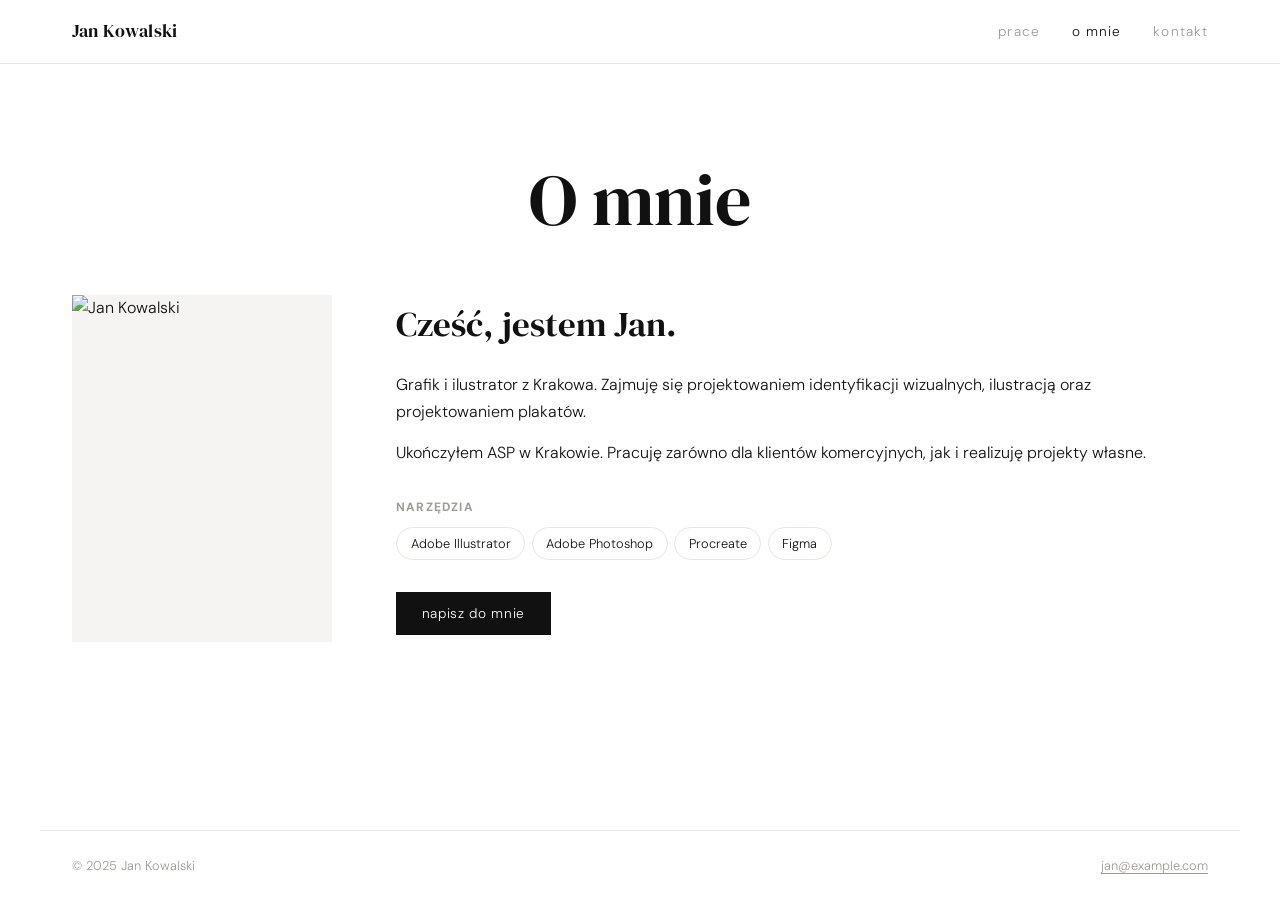
==== about.html @ 32c3371e "Start Init" ====
<!DOCTYPE html>
<html lang="pl">
<head>
  <meta charset="UTF-8" />
  <meta name="viewport" content="width=device-width, initial-scale=1.0" />
  <title>O mnie — Portfolio</title>
  <link rel="stylesheet" href="css/style.css" />
  <link rel="preconnect" href="https://fonts.googleapis.com" />
  <link href="https://fonts.googleapis.com/css2?family=DM+Serif+Display:ital@0;1&family=DM+Sans:wght@300;400;500&display=swap" rel="stylesheet" />
</head>
<body>

  <header>
    <nav>
      <span class="nav-logo">Jan Kowalski</span>
      <ul class="nav-links">
        <li><a href="index.html">prace</a></li>
        <li><a href="about.html" class="active">o mnie</a></li>
        <li><a href="contact.html">kontakt</a></li>
      </ul>
      <button class="nav-toggle" aria-label="menu">&#9776;</button>
    </nav>
  </header>

  <section class="hero hero--narrow">
    <h1>O mnie</h1>
  </section>

  <main class="about-layout">
    <div class="about-photo">
      <!-- Zamień src na swoje zdjęcie -->
      <img src="images/avatar.jpg" alt="Jan Kowalski" />
    </div>
    <div class="about-text">
      <h2>Cześć, jestem Jan.</h2>
      <p>Grafik i ilustrator z Krakowa. Zajmuję się projektowaniem identyfikacji wizualnych, ilustracją oraz projektowaniem plakatów.</p>
      <p>Ukończyłem ASP w Krakowie. Pracuję zarówno dla klientów komercyjnych, jak i realizuję projekty własne.</p>

      <h3>Narzędzia</h3>
      <ul class="skills-list">
        <li>Adobe Illustrator</li>
        <li>Adobe Photoshop</li>
        <li>Procreate</li>
        <li>Figma</li>
      </ul>

      <a href="contact.html" class="btn">napisz do mnie</a>
    </div>
  </main>

  <footer>
    <p>© 2025 Jan Kowalski</p>
    <p><a href="mailto:jan@example.com">jan@example.com</a></p>
  </footer>

  <script src="js/main.js"></script>
</body>
</html>
---- css/style.css ----
/* ===== RESET & BASE ===== */
*, *::before, *::after { box-sizing: border-box; margin: 0; padding: 0; }

:root {
  --white:   #ffffff;
  --black:   #111111;
  --gray-1:  #f5f4f2;
  --gray-2:  #e8e6e1;
  --gray-3:  #9e9b95;
  --accent:  #111111;
  --font-serif: 'DM Serif Display', Georgia, serif;
  --font-sans:  'DM Sans', system-ui, sans-serif;
  --max-w: 1200px;
  --nav-h: 64px;
  --gap: clamp(1rem, 2.5vw, 2rem);
}

html { scroll-behavior: smooth; }

body {
  font-family: var(--font-sans);
  font-weight: 300;
  color: var(--black);
  background: var(--white);
  line-height: 1.65;
  min-height: 100vh;
  display: flex;
  flex-direction: column;
}

img { display: block; max-width: 100%; }
a { color: inherit; text-decoration: underline; text-underline-offset: 3px; }
a:hover { opacity: .6; }
ul { list-style: none; }

/* ===== NAV ===== */
header {
  position: sticky;
  top: 0;
  z-index: 100;
  background: var(--white);
  border-bottom: 1px solid var(--gray-2);
  height: var(--nav-h);
}

nav {
  max-width: var(--max-w);
  margin: 0 auto;
  padding: 0 var(--gap);
  height: 100%;
  display: flex;
  align-items: center;
  justify-content: space-between;
  gap: 2rem;
}

.nav-logo {
  font-family: var(--font-serif);
  font-size: 1.1rem;
  letter-spacing: .01em;
  flex-shrink: 0;
}

.nav-links {
  display: flex;
  gap: 2rem;
}

.nav-links a {
  font-size: .85rem;
  letter-spacing: .08em;
  text-transform: lowercase;
  text-decoration: none;
  color: var(--gray-3);
  transition: color .2s;
}

.nav-links a:hover,
.nav-links a.active {
  color: var(--black);
  opacity: 1;
}

.nav-toggle {
  display: none;
  background: none;
  border: none;
  font-size: 1.3rem;
  cursor: pointer;
  color: var(--black);
}

/* ===== HERO ===== */
.hero {
  max-width: var(--max-w);
  margin: 0 auto;
  padding: clamp(3rem, 8vw, 6rem) var(--gap) clamp(2rem, 5vw, 3rem);
}

.hero h1 {
  font-family: var(--font-serif);
  font-size: clamp(2.4rem, 6vw, 4.5rem);
  font-weight: 400;
  line-height: 1.1;
  letter-spacing: -.01em;
}

.hero--narrow { padding-bottom: 1.5rem; }

.hero-sub {
  margin-top: .8rem;
  font-size: 1rem;
  color: var(--gray-3);
  max-width: 44ch;
}

/* ===== FILTERS ===== */
.filters {
  max-width: var(--max-w);
  margin: 0 auto 2rem;
  padding: 0 var(--gap);
  display: flex;
  gap: .5rem;
  flex-wrap: wrap;
}

.filter-btn {
  background: none;
  border: 1px solid var(--gray-2);
  border-radius: 999px;
  padding: .35rem .9rem;
  font-family: var(--font-sans);
  font-size: .8rem;
  letter-spacing: .06em;
  cursor: pointer;
  transition: background .15s, border-color .15s;
  color: var(--gray-3);
}

.filter-btn:hover { border-color: var(--black); color: var(--black); }
.filter-btn.active { background: var(--black); border-color: var(--black); color: var(--white); }

/* ===== GALLERY GRID ===== */
.grid {
  max-width: var(--max-w);
  margin: 0 auto;
  padding: 0 var(--gap) 4rem;
  display: grid;
  grid-template-columns: repeat(auto-fill, minmax(min(100%, 320px), 1fr));
  gap: var(--gap);
}

/* ===== CARD ===== */
.card {
  cursor: pointer;
  transition: opacity .2s;
}
.card:hover { opacity: .88; }
.card.hidden { display: none; }

.card-img-wrap {
  position: relative;
  overflow: hidden;
  aspect-ratio: 4/3;
  background: var(--gray-1);
}

.card-img-wrap img {
  width: 100%;
  height: 100%;
  object-fit: cover;
  transition: transform .45s ease;
}

.card:hover .card-img-wrap img { transform: scale(1.03); }

.card-overlay {
  position: absolute;
  inset: 0;
  background: rgba(17,17,17,.35);
  display: flex;
  align-items: flex-end;
  padding: 1rem;
  opacity: 0;
  transition: opacity .3s;
}

.card:hover .card-overlay { opacity: 1; }

.card-overlay span {
  font-size: .72rem;
  letter-spacing: .1em;
  text-transform: uppercase;
  color: var(--white);
}

.card-body {
  padding: .75rem 0 0;
}

.card-body h2 {
  font-family: var(--font-serif);
  font-size: 1.05rem;
  font-weight: 400;
}

.card-body p {
  font-size: .8rem;
  color: var(--gray-3);
  margin-top: .2rem;
}

/* ===== ABOUT PAGE ===== */
.about-layout {
  max-width: var(--max-w);
  margin: 2rem auto 4rem;
  padding: 0 var(--gap);
  display: grid;
  grid-template-columns: 260px 1fr;
  gap: 4rem;
  align-items: start;
}

.about-photo img {
  width: 100%;
  aspect-ratio: 3/4;
  object-fit: cover;
  background: var(--gray-1);
}

.about-text h2 {
  font-family: var(--font-serif);
  font-size: clamp(1.6rem, 3vw, 2.2rem);
  font-weight: 400;
  margin-bottom: 1.2rem;
}

.about-text h3 {
  font-size: .75rem;
  letter-spacing: .1em;
  text-transform: uppercase;
  color: var(--gray-3);
  margin: 2rem 0 .6rem;
}

.about-text p { margin-bottom: .9rem; }

.skills-list {
  display: flex;
  flex-wrap: wrap;
  gap: .4rem;
  margin-bottom: 2rem;
}

.skills-list li {
  border: 1px solid var(--gray-2);
  border-radius: 999px;
  padding: .3rem .85rem;
  font-size: .8rem;
}

.btn {
  display: inline-block;
  background: var(--black);
  color: var(--white);
  text-decoration: none;
  padding: .65rem 1.6rem;
  font-size: .85rem;
  letter-spacing: .05em;
  transition: opacity .2s;
}
.btn:hover { opacity: .7; }

/* ===== CONTACT PAGE ===== */
.contact-layout {
  max-width: var(--max-w);
  margin: 2rem auto 4rem;
  padding: 0 var(--gap);
}

.contact-info { max-width: 36ch; }
.contact-info p { margin-bottom: .5rem; }

.social-links {
  margin-top: 1.2rem;
  display: flex;
  flex-direction: column;
  gap: .4rem;
}

.social-links a {
  font-family: var(--font-serif);
  font-size: 1.4rem;
  font-weight: 400;
  text-decoration: none;
}

/* ===== FOOTER ===== */
footer {
  margin-top: auto;
  border-top: 1px solid var(--gray-2);
  padding: 1.5rem var(--gap);
  display: flex;
  justify-content: space-between;
  align-items: center;
  max-width: var(--max-w);
  margin: auto auto 0;
  width: 100%;
  font-size: .8rem;
  color: var(--gray-3);
}

footer a { color: var(--gray-3); }

/* ===== MOBILE ===== */
@media (max-width: 680px) {
  .nav-links { display: none; }
  .nav-links.open {
    display: flex;
    flex-direction: column;
    position: fixed;
    inset: var(--nav-h) 0 0;
    background: var(--white);
    align-items: center;
    justify-content: center;
    gap: 2.5rem;
    z-index: 99;
  }
  .nav-links.open a { font-size: 1.1rem; }
  .nav-toggle { display: block; }

  .about-layout { grid-template-columns: 1fr; gap: 2rem; }
  .about-photo img { aspect-ratio: 1; max-width: 220px; }
  footer { flex-direction: column; gap: .4rem; text-align: center; }
}
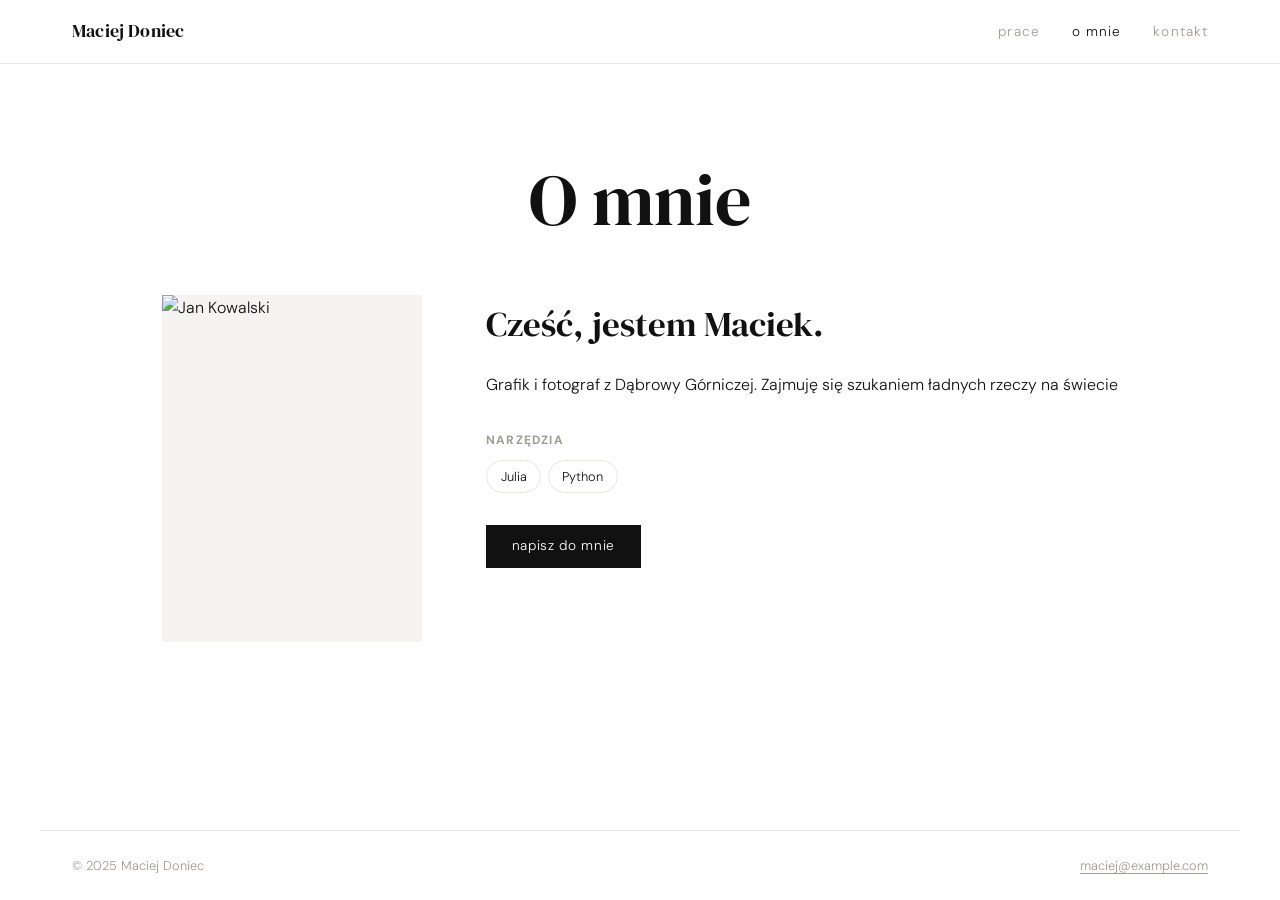
==== commit 6cbf1ee8: "Gird zmiana" ====
--- a/about.html
+++ b/about.html
@@ -12,7 +12,7 @@
 
   <header>
     <nav>
-      <span class="nav-logo">Jan Kowalski</span>
+      <span class="nav-logo">Maciej Doniec</span>
       <ul class="nav-links">
         <li><a href="index.html">prace</a></li>
         <li><a href="about.html" class="active">o mnie</a></li>
@@ -32,16 +32,16 @@
       <img src="images/avatar.jpg" alt="Jan Kowalski" />
     </div>
     <div class="about-text">
-      <h2>Cześć, jestem Jan.</h2>
-      <p>Grafik i ilustrator z Krakowa. Zajmuję się projektowaniem identyfikacji wizualnych, ilustracją oraz projektowaniem plakatów.</p>
-      <p>Ukończyłem ASP w Krakowie. Pracuję zarówno dla klientów komercyjnych, jak i realizuję projekty własne.</p>
+      <h2>Cześć, jestem Maciek.</h2>
+      <p>Grafik i fotograf z Dąbrowy Górniczej. Zajmuję się szukaniem ładnych rzeczy na świecie</p>
+      <!-- <p>Ukończyłem ASP w Krakowie. Pracuję zarówno dla klientów komercyjnych, jak i realizuję projekty własne.</p> -->
 
       <h3>Narzędzia</h3>
       <ul class="skills-list">
-        <li>Adobe Illustrator</li>
-        <li>Adobe Photoshop</li>
-        <li>Procreate</li>
-        <li>Figma</li>
+        <li>Julia</li>
+        <li>Python</li>
+          <!-- <li>Procreate</li>
+          <li>Figma</li> -->
       </ul>
 
       <a href="contact.html" class="btn">napisz do mnie</a>
@@ -49,8 +49,8 @@
   </main>
 
   <footer>
-    <p>© 2025 Jan Kowalski</p>
-    <p><a href="mailto:jan@example.com">jan@example.com</a></p>
+    <p>© 2025 Maciej Doniec</p>
+    <p><a href="mailto:maciej@example.com">maciej@example.com</a></p>
   </footer>
 
   <script src="js/main.js"></script>
--- a/css/style.css
+++ b/css/style.css
@@ -140,14 +140,36 @@
 .filter-btn:hover { border-color: var(--black); color: var(--black); }
 .filter-btn.active { background: var(--black); border-color: var(--black); color: var(--white); }
 
-/* ===== GALLERY GRID ===== */
+/* ===== GALLERY GRID — MASONRY ===== */
 .grid {
   max-width: var(--max-w);
   margin: 0 auto;
   padding: 0 var(--gap) 4rem;
-  display: grid;
-  grid-template-columns: repeat(auto-fill, minmax(min(100%, 320px), 1fr));
-  gap: var(--gap);
+  columns: 3;
+  column-gap: var(--gap);
+}
+
+.card {
+  break-inside: avoid;
+  margin-bottom: var(--gap);
+  cursor: pointer;
+  transition: opacity .2s;
+}
+.card:hover { opacity: .88; }
+.card.hidden { display: none; }
+
+/* usuń lub zastąp stary .card-img-wrap */
+.card-img-wrap {
+  position: relative;
+  overflow: hidden;
+  background: var(--gray-1);
+}
+
+.card-img-wrap img {
+  width: 100%;
+  height: auto;        /* ← kluczowa zmiana, brak obcinania */
+  display: block;
+  transition: transform .45s ease;
 }
 
 /* ===== CARD ===== */
@@ -326,6 +348,7 @@
     gap: 2.5rem;
     z-index: 99;
   }
+  .grid { columns: 2; }
   .nav-links.open a { font-size: 1.1rem; }
   .nav-toggle { display: block; }
 
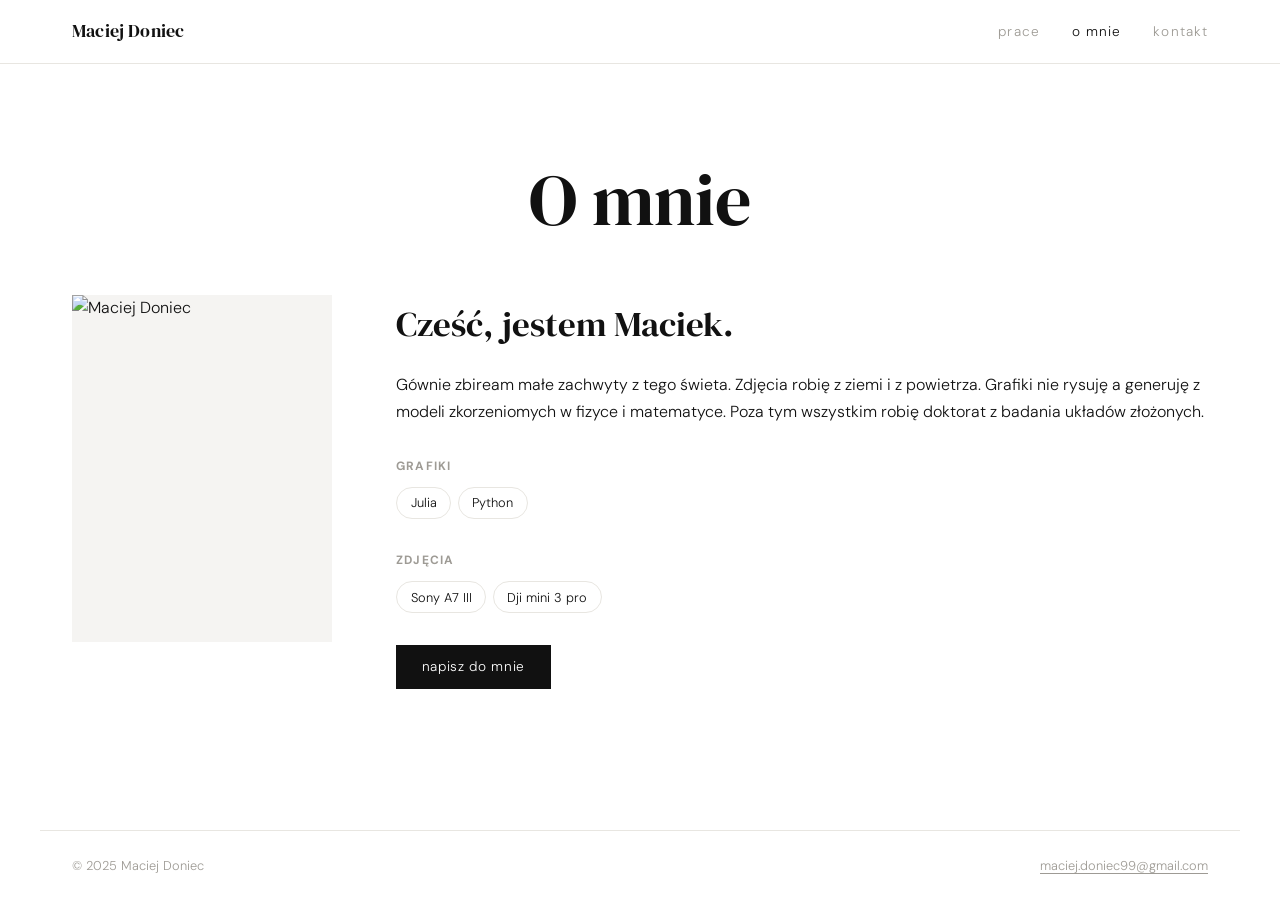
==== commit c4760f9e: "Dark mood" ====
--- a/about.html
+++ b/about.html
@@ -29,17 +29,27 @@
   <main class="about-layout">
     <div class="about-photo">
       <!-- Zamień src na swoje zdjęcie -->
-      <img src="images/avatar.jpg" alt="Jan Kowalski" />
+      <img src="images/avatar.jpg" alt="Maciej Doniec" />
     </div>
     <div class="about-text">
       <h2>Cześć, jestem Maciek.</h2>
-      <p>Grafik i fotograf z Dąbrowy Górniczej. Zajmuję się szukaniem ładnych rzeczy na świecie</p>
+      <p>Gównie zbiream małe zachwyty z tego świeta. Zdjęcia robię z ziemi i z powietrza.
+        Grafiki nie rysuję a generuję z modeli zkorzeniomych w fizyce i matematyce.
+        Poza tym wszystkim robię doktorat z badania układów złożonych.
+        <!-- Grafik i fotograf z Dąbrowy Górniczej. Zajmuję się szukaniem ładnych rzeczy na świecie</p> -->
       <!-- <p>Ukończyłem ASP w Krakowie. Pracuję zarówno dla klientów komercyjnych, jak i realizuję projekty własne.</p> -->
 
-      <h3>Narzędzia</h3>
+      <h3>Grafiki</h3>
       <ul class="skills-list">
         <li>Julia</li>
         <li>Python</li>
+          <!-- <li>Procreate</li>
+          <li>Figma</li> -->
+      </ul>
+      <h3>Zdjęcia</h3>
+      <ul class="skills-list">
+        <li>Sony A7 III</li>
+        <li>Dji mini 3 pro</li>
           <!-- <li>Procreate</li>
           <li>Figma</li> -->
       </ul>
@@ -50,7 +60,7 @@
 
   <footer>
     <p>© 2025 Maciej Doniec</p>
-    <p><a href="mailto:maciej@example.com">maciej@example.com</a></p>
+    <p><a href="mailto:maciej.doniec99@gmail.com">maciej.doniec99@gmail.com</a></p>
   </footer>
 
   <script src="js/main.js"></script>
--- a/css/style.css
+++ b/css/style.css
@@ -7,7 +7,6 @@
   --gray-1:  #f5f4f2;
   --gray-2:  #e8e6e1;
   --gray-3:  #9e9b95;
-  --accent:  #111111;
   --font-serif: 'DM Serif Display', Georgia, serif;
   --font-sans:  'DM Sans', system-ui, sans-serif;
   --max-w: 1200px;
@@ -34,6 +33,25 @@
 ul { list-style: none; }
 
 /* ===== NAV ===== */
+
+.dark-toggle {
+  background: none;
+  border: 1px solid var(--gray-2);
+  border-radius: 999px;
+  padding: .35rem .9rem;
+  font-family: var(--font-sans);
+  font-size: .8rem;
+  letter-spacing: .08em;
+  text-transform: lowercase;
+  cursor: pointer;
+  color: var(--gray-3);
+  transition: border-color .2s, color .2s;
+}
+
+.dark-toggle:hover {
+  border-color: var(--black);
+  color: var(--black);
+}
 header {
   position: sticky;
   top: 0;
@@ -51,20 +69,15 @@
   display: flex;
   align-items: center;
   justify-content: space-between;
-  gap: 2rem;
 }
 
 .nav-logo {
   font-family: var(--font-serif);
   font-size: 1.1rem;
   letter-spacing: .01em;
-  flex-shrink: 0;
-}
-
-.nav-links {
-  display: flex;
-  gap: 2rem;
-}
+}
+
+.nav-links { display: flex; gap: 2rem; }
 
 .nav-links a {
   font-size: .85rem;
@@ -76,10 +89,7 @@
 }
 
 .nav-links a:hover,
-.nav-links a.active {
-  color: var(--black);
-  opacity: 1;
-}
+.nav-links a.active { color: var(--black); opacity: 1; }
 
 .nav-toggle {
   display: none;
@@ -140,36 +150,39 @@
 .filter-btn:hover { border-color: var(--black); color: var(--black); }
 .filter-btn.active { background: var(--black); border-color: var(--black); color: var(--white); }
 
-/* ===== GALLERY GRID — MASONRY ===== */
+
+/* ===== DARK MODE ===== */
+body.dark {
+  --white: #111111;
+  --black: #ffffff;
+  --gray-1: #1a1a1a;
+  --gray-2: #2a2a2a;
+  --gray-3: #666666;
+}
+
+body.dark .card-img-wrap img {
+  filter: invert(1);
+}
+
+body.dark .lightbox-img {
+  filter: invert(1);
+}
+
+/* ===== GRID — 3 niezależne kolumny ===== */
 .grid {
   max-width: var(--max-w);
   margin: 0 auto;
   padding: 0 var(--gap) 4rem;
-  columns: 3;
-  column-gap: var(--gap);
-}
-
-.card {
-  break-inside: avoid;
-  margin-bottom: var(--gap);
-  cursor: pointer;
-  transition: opacity .2s;
-}
-.card:hover { opacity: .88; }
-.card.hidden { display: none; }
-
-/* usuń lub zastąp stary .card-img-wrap */
-.card-img-wrap {
-  position: relative;
-  overflow: hidden;
-  background: var(--gray-1);
-}
-
-.card-img-wrap img {
-  width: 100%;
-  height: auto;        /* ← kluczowa zmiana, brak obcinania */
-  display: block;
-  transition: transform .45s ease;
+  display: grid;
+  grid-template-columns: repeat(3, 1fr);
+  gap: var(--gap);
+}
+
+/* każda kolumna to osobny flex container — karty układają się niezależnie */
+.col {
+  display: flex;
+  flex-direction: column;
+  gap: var(--gap);
 }
 
 /* ===== CARD ===== */
@@ -177,60 +190,102 @@
   cursor: pointer;
   transition: opacity .2s;
 }
-.card:hover { opacity: .88; }
-.card.hidden { display: none; }
-
+
+.card:hover { opacity: .95; }
+
+/* ===== CARD IMAGE WRAP ===== */
 .card-img-wrap {
   position: relative;
   overflow: hidden;
-  aspect-ratio: 4/3;
-  background: var(--gray-1);
+  background: var(--white);
+  padding: 8px;
 }
 
 .card-img-wrap img {
   width: 100%;
-  height: 100%;
-  object-fit: cover;
+  height: auto;
+  display: block;
   transition: transform .45s ease;
 }
 
-.card:hover .card-img-wrap img { transform: scale(1.03); }
-
+.card:hover img { transform: scale(1.03); }
+
+/* ===== OVERLAY ===== */
 .card-overlay {
   position: absolute;
-  inset: 0;
-  background: rgba(17,17,17,.35);
+  inset: 8px;
+  background: rgba(17, 17, 17, .75);
   display: flex;
   align-items: flex-end;
   padding: 1rem;
   opacity: 0;
-  transition: opacity .3s;
+  transition: opacity .3s ease;
 }
 
 .card:hover .card-overlay { opacity: 1; }
 
-.card-overlay span {
+.overlay-content { color: var(--white); }
+
+.overlay-content span {
   font-size: .72rem;
   letter-spacing: .1em;
   text-transform: uppercase;
-  color: var(--white);
-}
-
-.card-body {
-  padding: .75rem 0 0;
-}
-
-.card-body h2 {
+}
+
+.overlay-content h2 {
   font-family: var(--font-serif);
-  font-size: 1.05rem;
+  font-size: 1.2rem;
   font-weight: 400;
-}
-
-.card-body p {
-  font-size: .8rem;
-  color: var(--gray-3);
+  margin-top: .3rem;
+}
+
+.overlay-content p {
+  font-size: .85rem;
+  opacity: .85;
   margin-top: .2rem;
 }
+
+/* ===== LIGHTBOX ===== */
+.lightbox {
+  position: fixed;
+  inset: 0;
+  background: rgba(0, 0, 0, .92);
+  display: flex;
+  align-items: center;
+  justify-content: center;
+  opacity: 0;
+  visibility: hidden;
+  transition: opacity .3s ease, visibility .3s ease;
+  z-index: 999;
+}
+
+.lightbox.open { opacity: 1; visibility: visible; }
+
+.lightbox-img {
+  max-width: 90vw;
+  max-height: 90vh;
+  object-fit: contain;
+  transform: scale(.95);
+  transition: transform .3s ease;
+}
+
+.lightbox.open .lightbox-img { transform: scale(1); }
+
+.lightbox-close {
+  position: absolute;
+  top: 1.5rem;
+  right: 1.5rem;
+  background: none;
+  border: none;
+  color: white;
+  font-size: 3rem;
+  line-height: 1;
+  cursor: pointer;
+  opacity: .7;
+  transition: opacity .2s;
+}
+
+.lightbox-close:hover { opacity: 1; }
 
 /* ===== ABOUT PAGE ===== */
 .about-layout {
@@ -291,9 +346,10 @@
   letter-spacing: .05em;
   transition: opacity .2s;
 }
+
 .btn:hover { opacity: .7; }
 
-/* ===== CONTACT PAGE ===== */
+/* ===== CONTACT ===== */
 .contact-layout {
   max-width: var(--max-w);
   margin: 2rem auto 4rem;
@@ -319,7 +375,6 @@
 
 /* ===== FOOTER ===== */
 footer {
-  margin-top: auto;
   border-top: 1px solid var(--gray-2);
   padding: 1.5rem var(--gap);
   display: flex;
@@ -348,10 +403,11 @@
     gap: 2.5rem;
     z-index: 99;
   }
-  .grid { columns: 2; }
   .nav-links.open a { font-size: 1.1rem; }
   .nav-toggle { display: block; }
-
+  .grid { grid-template-columns: repeat(2, 1fr); }
+  /* na mobile col-2 jest ukryty — tylko 2 kolumny */
+  #col-2 { display: none; }
   .about-layout { grid-template-columns: 1fr; gap: 2rem; }
   .about-photo img { aspect-ratio: 1; max-width: 220px; }
   footer { flex-direction: column; gap: .4rem; text-align: center; }
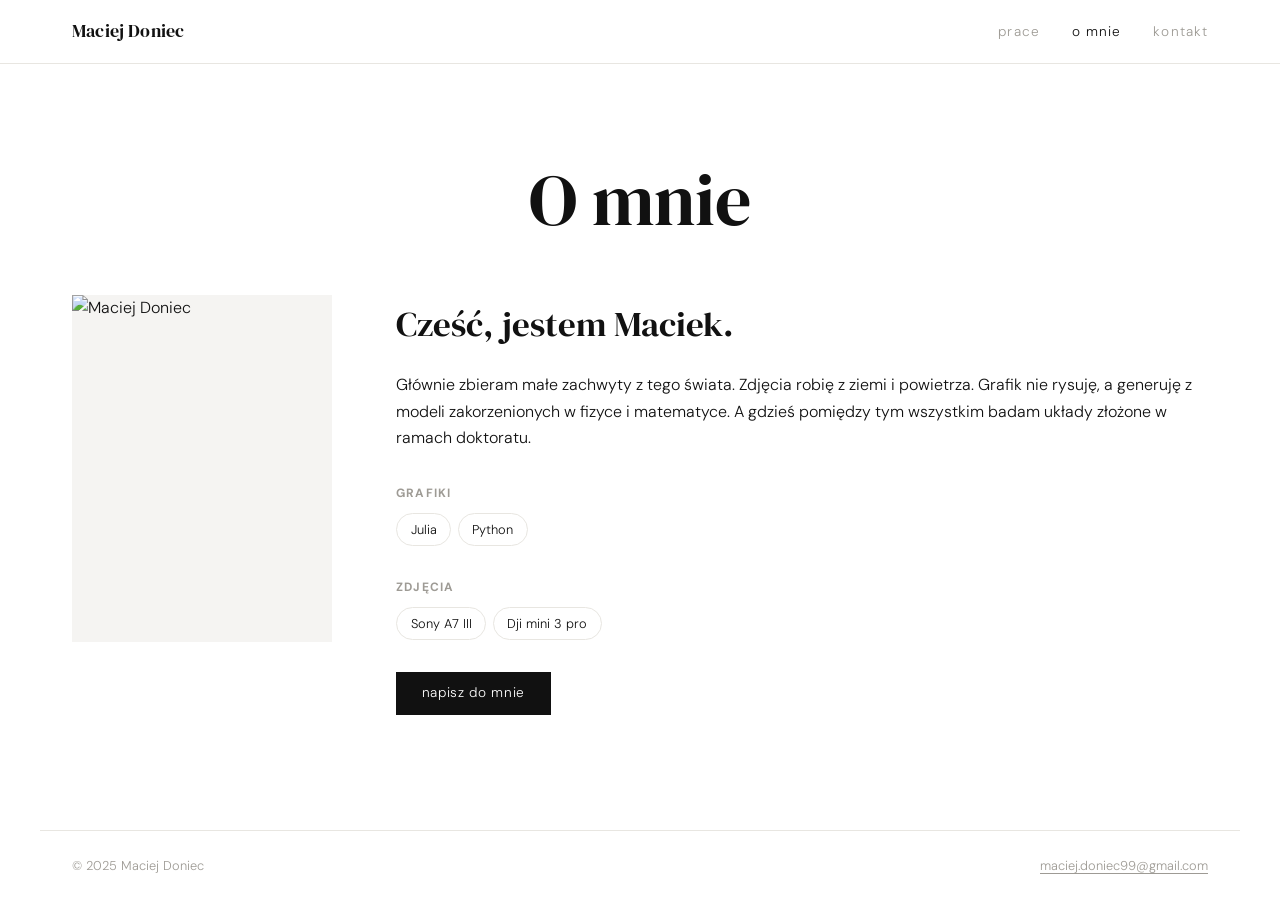
==== commit dc43cbb8: "Update about.html" ====
--- a/about.html
+++ b/about.html
@@ -33,9 +33,10 @@
     </div>
     <div class="about-text">
       <h2>Cześć, jestem Maciek.</h2>
-      <p>Gównie zbiream małe zachwyty z tego świeta. Zdjęcia robię z ziemi i z powietrza.
-        Grafiki nie rysuję a generuję z modeli zkorzeniomych w fizyce i matematyce.
-        Poza tym wszystkim robię doktorat z badania układów złożonych.
+      <p>Głównie zbieram małe zachwyty z tego świata. 
+        Zdjęcia robię z ziemi i  powietrza. Grafik nie rysuję,
+         a generuję z modeli zakorzenionych w fizyce i matematyce.
+          A gdzieś pomiędzy tym wszystkim badam układy złożone w ramach doktoratu.
         <!-- Grafik i fotograf z Dąbrowy Górniczej. Zajmuję się szukaniem ładnych rzeczy na świecie</p> -->
       <!-- <p>Ukończyłem ASP w Krakowie. Pracuję zarówno dla klientów komercyjnych, jak i realizuję projekty własne.</p> -->
 
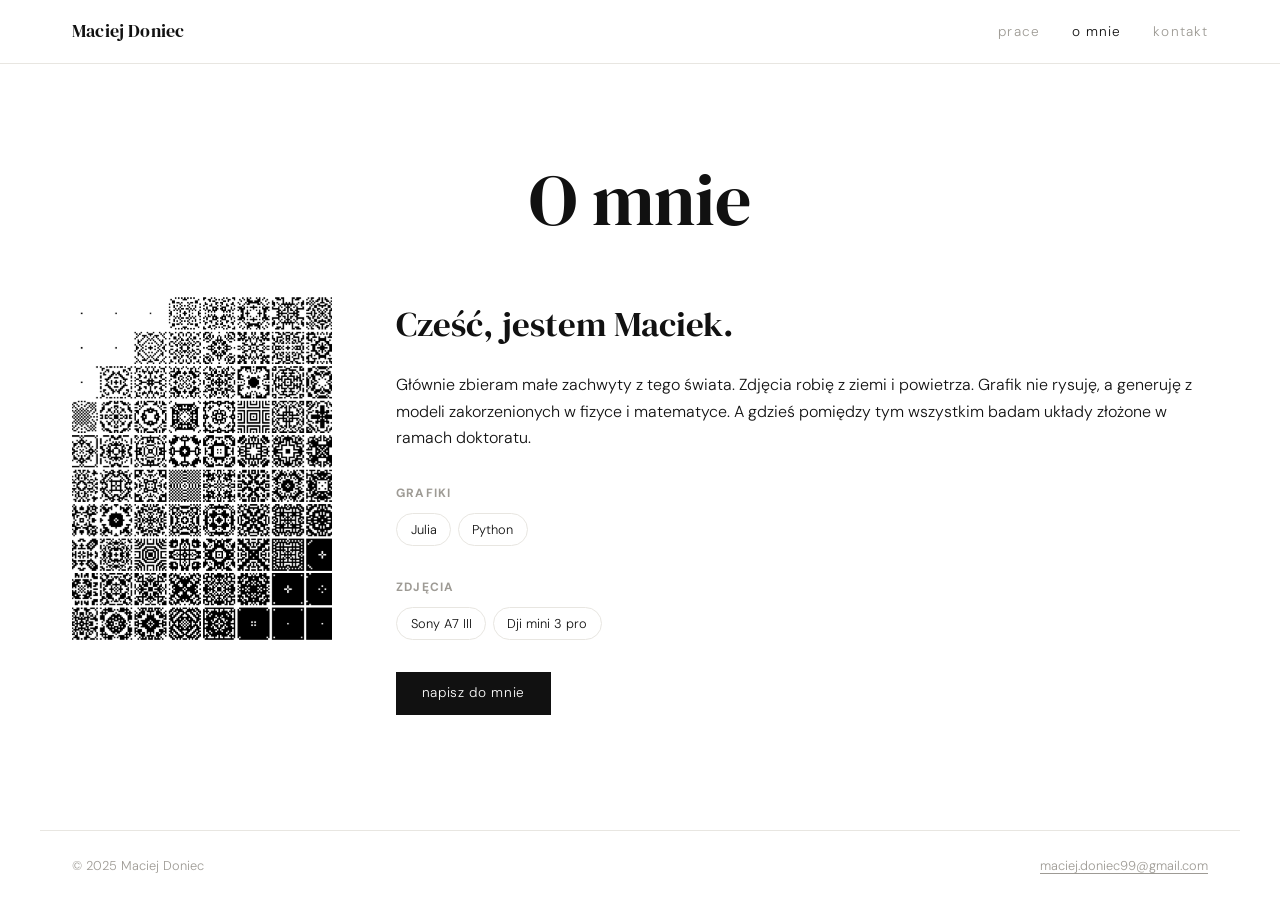
==== commit 53a09434: "Profilowe zmina na anty dark" ====
--- a/about.html
+++ b/about.html
@@ -29,7 +29,7 @@
   <main class="about-layout">
     <div class="about-photo">
       <!-- Zamień src na swoje zdjęcie -->
-      <img src="images/avatar.jpg" alt="Maciej Doniec" />
+       <img src="images/collage_seed_nothing_n10_sort_darkness_asc_fill_diagonalz.png" class="no-invert" alt="Maciej Doniec" />
     </div>
     <div class="about-text">
       <h2>Cześć, jestem Maciek.</h2>
--- a/css/style.css
+++ b/css/style.css
@@ -160,9 +160,7 @@
   --gray-3: #666666;
 }
 
-body.dark .card-img-wrap img {
-  filter: invert(1);
-}
+body.dark .card-img-wrap img:not(.no-invert) { filter: invert(1); }
 
 body.dark .lightbox-img {
   filter: invert(1);
